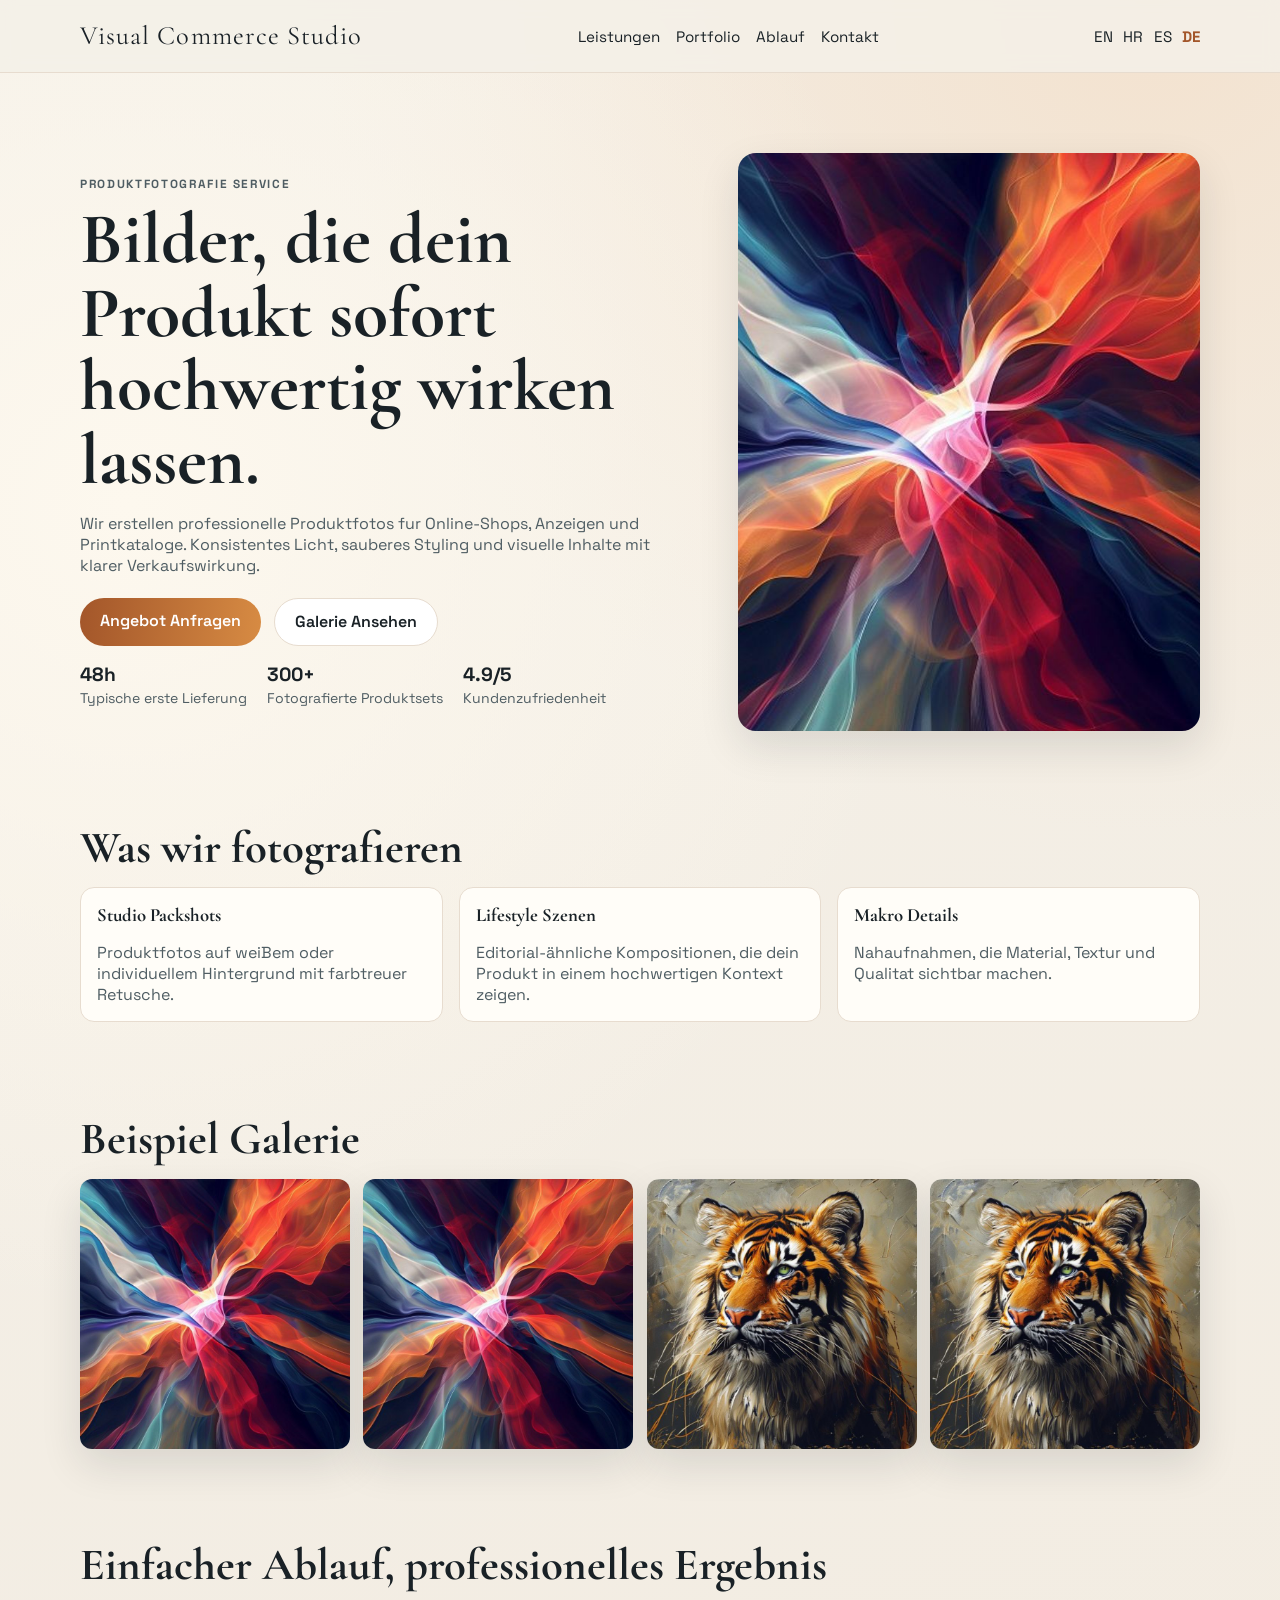
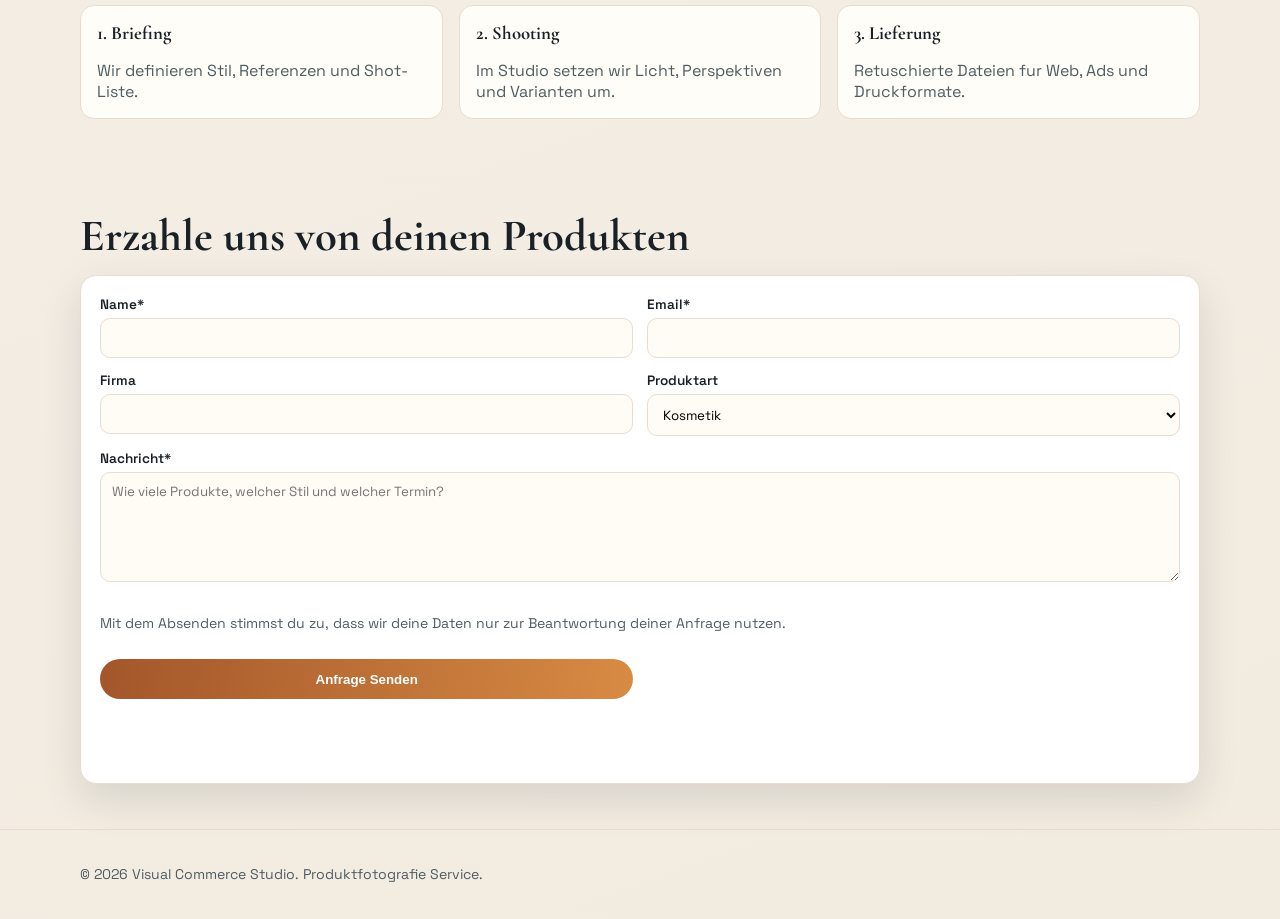
==== de/index.html @ da8d31b8 "Initial multilingual product photography site" ====
<!doctype html>
<html lang="de">
<head>
  <meta charset="UTF-8" />
  <meta name="viewport" content="width=device-width, initial-scale=1.0" />
  <title>Produktfotografie Service | Visual Commerce Studio</title>
  <meta name="description" content="Professionelle Produktfotografie fur E-Commerce, Social Media und Kataloge." />
  <link rel="canonical" href="https://YOUR_GITHUB_USERNAME.github.io/ProductPhotography/de/" />
  <link rel="alternate" hreflang="en" href="https://YOUR_GITHUB_USERNAME.github.io/ProductPhotography/en/" />
  <link rel="alternate" hreflang="hr" href="https://YOUR_GITHUB_USERNAME.github.io/ProductPhotography/hr/" />
  <link rel="alternate" hreflang="es" href="https://YOUR_GITHUB_USERNAME.github.io/ProductPhotography/es/" />
  <link rel="alternate" hreflang="de" href="https://YOUR_GITHUB_USERNAME.github.io/ProductPhotography/de/" />
  <link rel="stylesheet" href="../assets/css/styles.css" />
</head>
<body>
  <header class="site-header">
    <div class="container nav">
      <a class="brand" href="../de/">Visual Commerce Studio</a>
      <nav class="nav-links">
        <a href="#services">Leistungen</a>
        <a href="#portfolio">Portfolio</a>
        <a href="#process">Ablauf</a>
        <a href="#contact">Kontakt</a>
      </nav>
      <div class="lang-switch">
        <a href="../en/">EN</a>
        <a href="../hr/">HR</a>
        <a href="../es/">ES</a>
        <a class="active" href="../de/">DE</a>
      </div>
    </div>
  </header>

  <main class="container">
    <section class="hero">
      <div data-reveal>
        <p class="eyebrow">Produktfotografie Service</p>
        <h1>Bilder, die dein Produkt sofort hochwertig wirken lassen.</h1>
        <p>Wir erstellen professionelle Produktfotos fur Online-Shops, Anzeigen und Printkataloge. Konsistentes Licht, sauberes Styling und visuelle Inhalte mit klarer Verkaufswirkung.</p>
        <div class="cta-row">
          <a class="btn btn-primary" href="#contact">Angebot Anfragen</a>
          <a class="btn btn-ghost" href="#portfolio">Galerie Ansehen</a>
        </div>
        <div class="metrics">
          <div><strong>48h</strong><span>Typische erste Lieferung</span></div>
          <div><strong>300+</strong><span>Fotografierte Produktsets</span></div>
          <div><strong>4.9/5</strong><span>Kundenzufriedenheit</span></div>
        </div>
      </div>
      <div class="hero-media" data-reveal>
        <img src="../assets/images/hero-cosmetics.jpg" alt="Professionelles Produktfoto von Kosmetik" loading="eager" />
      </div>
    </section>

    <section id="services" class="section" data-reveal>
      <h2>Was wir fotografieren</h2>
      <div class="cards">
        <article class="card"><h3>Studio Packshots</h3><p>Produktfotos auf weiBem oder individuellem Hintergrund mit farbtreuer Retusche.</p></article>
        <article class="card"><h3>Lifestyle Szenen</h3><p>Editorial-ähnliche Kompositionen, die dein Produkt in einem hochwertigen Kontext zeigen.</p></article>
        <article class="card"><h3>Makro Details</h3><p>Nahaufnahmen, die Material, Textur und Qualitat sichtbar machen.</p></article>
      </div>
    </section>

    <section id="portfolio" class="section" data-reveal>
      <h2>Beispiel Galerie</h2>
      <div class="gallery">
        <figure><img src="../assets/images/gallery-watch.jpg" alt="Produktfoto einer Luxus-Uhr" loading="lazy" /></figure>
        <figure><img src="../assets/images/gallery-headphones.jpg" alt="Produktfoto von kabellosen Kopfhorern" loading="lazy" /></figure>
        <figure><img src="../assets/images/gallery-skincare.jpg" alt="Skincare-Produkte fur Kampagnenmotiv" loading="lazy" /></figure>
        <figure><img src="../assets/images/gallery-coffee.jpg" alt="Foto einer Specialty-Coffee Verpackung" loading="lazy" /></figure>
      </div>
    </section>

    <section id="process" class="section" data-reveal>
      <h2>Einfacher Ablauf, professionelles Ergebnis</h2>
      <div class="cards">
        <article class="card"><h3>1. Briefing</h3><p>Wir definieren Stil, Referenzen und Shot-Liste.</p></article>
        <article class="card"><h3>2. Shooting</h3><p>Im Studio setzen wir Licht, Perspektiven und Varianten um.</p></article>
        <article class="card"><h3>3. Lieferung</h3><p>Retuschierte Dateien fur Web, Ads und Druckformate.</p></article>
      </div>
    </section>

    <section id="contact" class="section" data-reveal>
      <h2>Erzahle uns von deinen Produkten</h2>
      <div class="contact-box">
        <form data-lead-form data-success="Danke. Wir antworten innerhalb eines Werktages." data-error="Bitte Pflichtfelder ausfullen.">
          <label>Name*<input type="text" name="name" required /></label>
          <label>Email*<input type="email" name="email" required /></label>
          <label>Firma<input type="text" name="company" /></label>
          <label>Produktart
            <select name="type">
              <option>Kosmetik</option>
              <option>Elektronik</option>
              <option>Food und Beverage</option>
              <option>Mode und Accessoires</option>
            </select>
          </label>
          <label class="full">Nachricht*<textarea name="message" required placeholder="Wie viele Produkte, welcher Stil und welcher Termin?"></textarea></label>
          <p class="full form-note">Mit dem Absenden stimmst du zu, dass wir deine Daten nur zur Beantwortung deiner Anfrage nutzen.</p>
          <button class="btn btn-primary" type="submit">Anfrage Senden</button>
          <p class="full form-success" data-form-success></p>
        </form>
      </div>
    </section>
  </main>

  <footer class="site-footer">
    <div class="container">© <span id="year">2026</span> Visual Commerce Studio. Produktfotografie Service.</div>
  </footer>
  <script src="../assets/js/main.js"></script>
</body>
</html>
---- assets/css/styles.css ----
@import url("https://fonts.googleapis.com/css2?family=Cormorant+Garamond:wght@500;600;700&family=Space+Grotesk:wght@400;500;600;700&display=swap");

:root {
  --bg: #f4f0e8;
  --surface: #fffdf8;
  --ink: #192126;
  --muted: #4f5d63;
  --accent: #a3562a;
  --accent-2: #d78b43;
  --line: #e7dccf;
  --ok: #2d7c58;
  --shadow: 0 16px 40px rgba(25, 33, 38, 0.12);
}

* {
  box-sizing: border-box;
}

html,
body {
  margin: 0;
  padding: 0;
}

body {
  font-family: "Space Grotesk", sans-serif;
  color: var(--ink);
  background:
    radial-gradient(circle at 10% 20%, #fdf8ee 0%, transparent 35%),
    radial-gradient(circle at 90% 0%, #f3e2cf 0%, transparent 30%),
    linear-gradient(160deg, #f4f0e8 0%, #f2ebe0 100%);
  min-height: 100vh;
}

img {
  max-width: 100%;
  display: block;
}

.container {
  width: min(1120px, calc(100% - 2.4rem));
  margin: 0 auto;
}

.site-header {
  position: sticky;
  top: 0;
  z-index: 20;
  backdrop-filter: blur(8px);
  background: rgba(244, 240, 232, 0.86);
  border-bottom: 1px solid var(--line);
}

.nav {
  min-height: 72px;
  display: flex;
  align-items: center;
  justify-content: space-between;
  gap: 1rem;
}

.brand {
  font-family: "Cormorant Garamond", serif;
  font-size: 1.65rem;
  text-decoration: none;
  color: var(--ink);
  letter-spacing: 0.04em;
}

.nav-links {
  display: flex;
  gap: 1rem;
  flex-wrap: wrap;
}

.nav-links a,
.lang-switch a {
  color: var(--ink);
  text-decoration: none;
  font-size: 0.95rem;
}

.lang-switch {
  display: flex;
  align-items: center;
  gap: 0.65rem;
}

.lang-switch a.active {
  color: var(--accent);
  font-weight: 700;
}

.hero {
  padding: 5rem 0 2.8rem;
  display: grid;
  grid-template-columns: 1.15fr 0.85fr;
  gap: 2rem;
  align-items: center;
}

.eyebrow {
  color: var(--accent);
  text-transform: uppercase;
  letter-spacing: 0.14em;
  font-size: 0.74rem;
  font-weight: 700;
  margin: 0;
}

h1,
h2,
h3 {
  font-family: "Cormorant Garamond", serif;
  margin: 0;
}

h1 {
  font-size: clamp(2.3rem, 6vw, 4.5rem);
  line-height: 1.02;
  margin-top: 0.75rem;
}

.hero p {
  color: var(--muted);
  max-width: 58ch;
}

.cta-row {
  display: flex;
  flex-wrap: wrap;
  gap: 0.8rem;
  margin-top: 1.35rem;
}

.btn {
  border: none;
  border-radius: 999px;
  padding: 0.78rem 1.25rem;
  text-decoration: none;
  font-weight: 600;
  display: inline-block;
}

.btn-primary {
  background: linear-gradient(95deg, var(--accent), var(--accent-2));
  color: #fff;
}

.btn-ghost {
  background: #fff;
  color: var(--ink);
  border: 1px solid var(--line);
}

.hero-media img {
  border-radius: 18px;
  box-shadow: var(--shadow);
  aspect-ratio: 4 / 5;
  object-fit: cover;
}

.metrics {
  margin-top: 1rem;
  display: flex;
  gap: 1.25rem;
  flex-wrap: wrap;
}

.metrics strong {
  display: block;
  font-size: 1.2rem;
}

.metrics span {
  color: var(--muted);
  font-size: 0.88rem;
}

.section {
  padding: 2.8rem 0;
}

.section h2 {
  font-size: clamp(1.8rem, 4vw, 2.8rem);
  margin-bottom: 0.8rem;
}

.cards {
  display: grid;
  grid-template-columns: repeat(3, 1fr);
  gap: 1rem;
}

.card {
  background: var(--surface);
  border: 1px solid var(--line);
  border-radius: 14px;
  padding: 1rem;
}

.card p {
  color: var(--muted);
  margin-bottom: 0;
}

.gallery {
  display: grid;
  grid-template-columns: repeat(4, 1fr);
  gap: 0.85rem;
}

.gallery figure {
  margin: 0;
}

.gallery img {
  border-radius: 12px;
  box-shadow: var(--shadow);
  aspect-ratio: 1 / 1;
  object-fit: cover;
}

.contact-box {
  background: #fff;
  border: 1px solid var(--line);
  border-radius: 16px;
  box-shadow: var(--shadow);
  padding: 1.2rem;
}

form {
  display: grid;
  grid-template-columns: repeat(2, 1fr);
  gap: 0.85rem;
}

form .full {
  grid-column: 1 / -1;
}

label {
  font-size: 0.85rem;
  font-weight: 600;
}

input,
textarea,
select {
  width: 100%;
  margin-top: 0.35rem;
  border: 1px solid var(--line);
  border-radius: 10px;
  padding: 0.65rem 0.7rem;
  font-family: inherit;
  background: #fffcf6;
}

textarea {
  min-height: 110px;
  resize: vertical;
}

.form-note {
  font-size: 0.88rem;
  color: var(--muted);
}

.form-success {
  color: var(--ok);
  font-weight: 700;
  min-height: 1.2rem;
}

.site-footer {
  padding: 2.2rem 0;
  border-top: 1px solid var(--line);
  font-size: 0.88rem;
  color: var(--muted);
}

.language-portal {
  display: grid;
  place-items: center;
}

.portal-wrap {
  width: min(620px, calc(100% - 2rem));
  background: rgba(255, 253, 248, 0.92);
  border: 1px solid var(--line);
  border-radius: 18px;
  box-shadow: var(--shadow);
  padding: 2rem;
}

.language-grid {
  margin-top: 1rem;
  display: grid;
  grid-template-columns: repeat(2, 1fr);
  gap: 0.6rem;
}

.language-grid a {
  text-decoration: none;
  border: 1px solid var(--line);
  border-radius: 12px;
  background: #fff;
  color: var(--ink);
  text-align: center;
  padding: 0.75rem;
  font-weight: 600;
}

[data-reveal] {
  opacity: 0;
  transform: translateY(16px);
  transition: opacity 0.55s ease, transform 0.55s ease;
}

[data-reveal].show {
  opacity: 1;
  transform: translateY(0);
}

@media (max-width: 980px) {
  .hero {
    grid-template-columns: 1fr;
  }

  .cards {
    grid-template-columns: repeat(2, 1fr);
  }

  .gallery {
    grid-template-columns: repeat(2, 1fr);
  }
}

@media (max-width: 680px) {
  .nav {
    flex-direction: column;
    align-items: flex-start;
    padding: 0.65rem 0;
  }

  .cards,
  form,
  .language-grid {
    grid-template-columns: 1fr;
  }
}
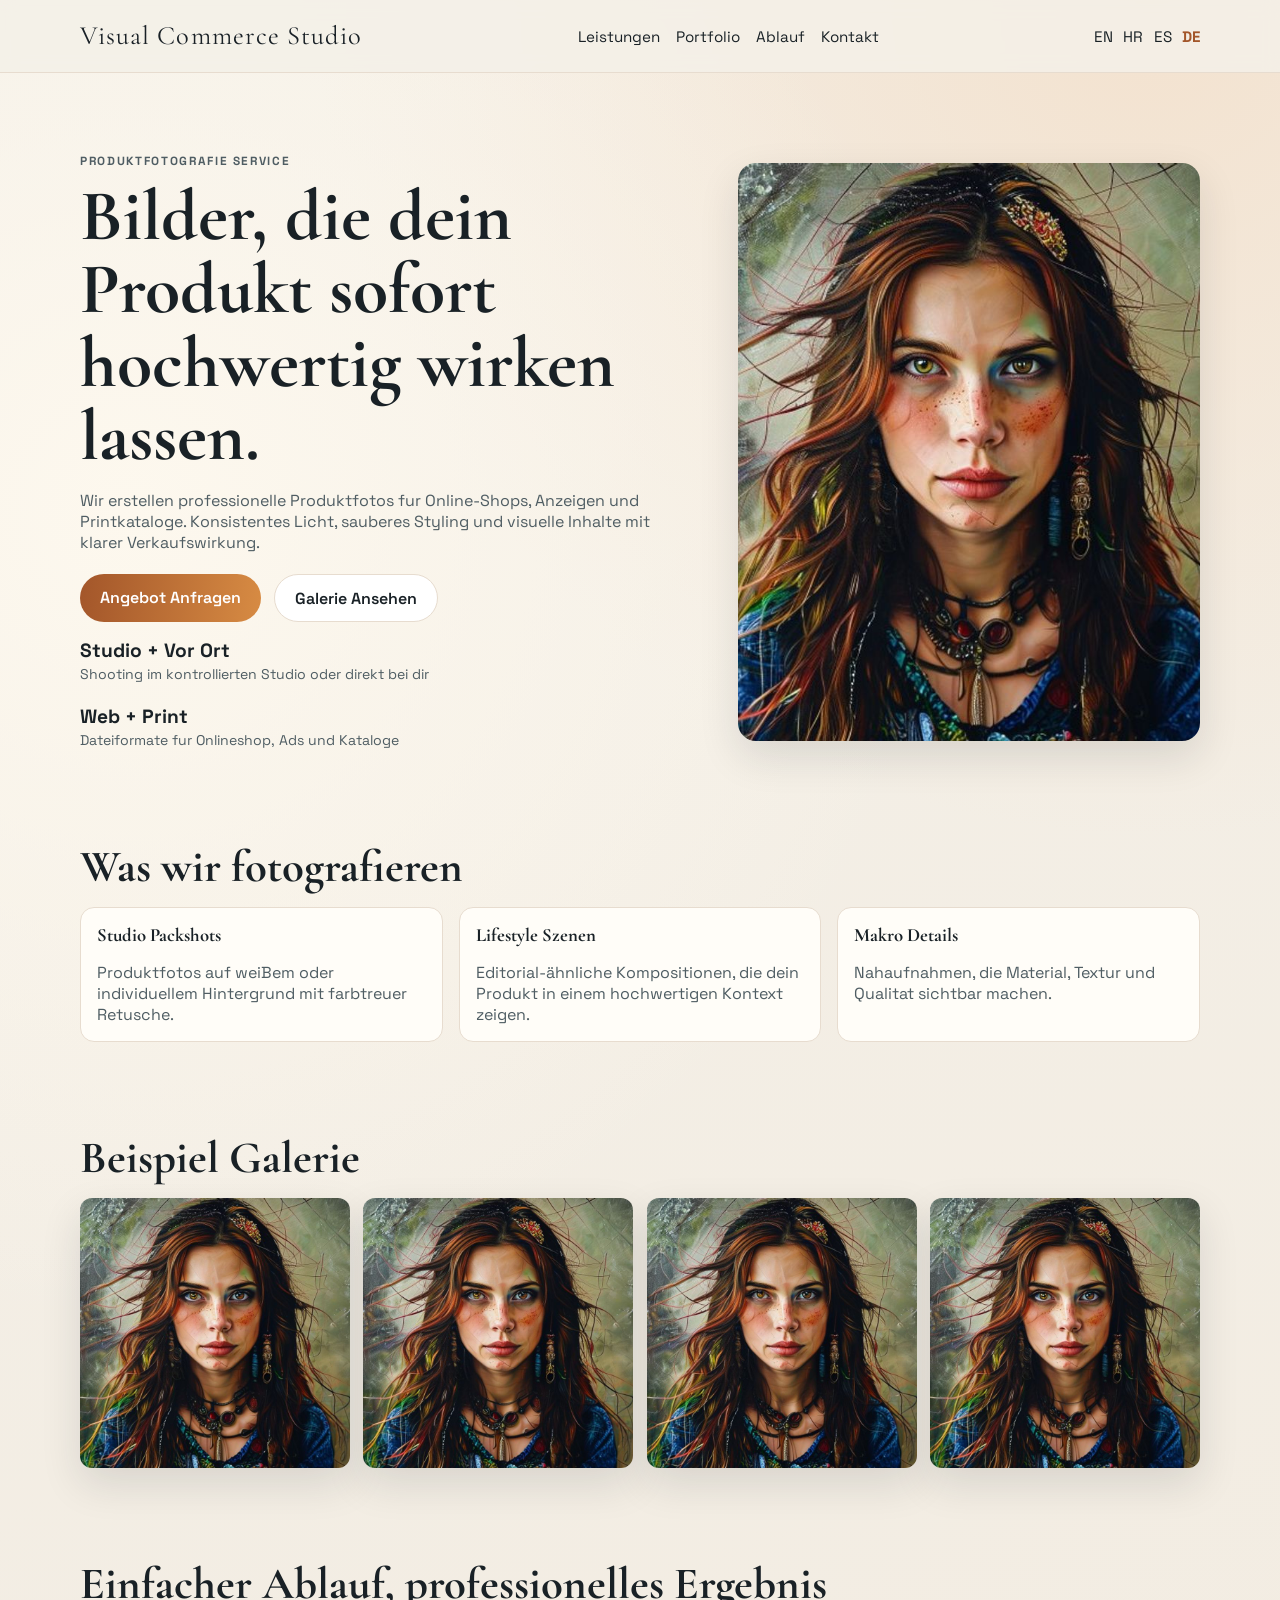
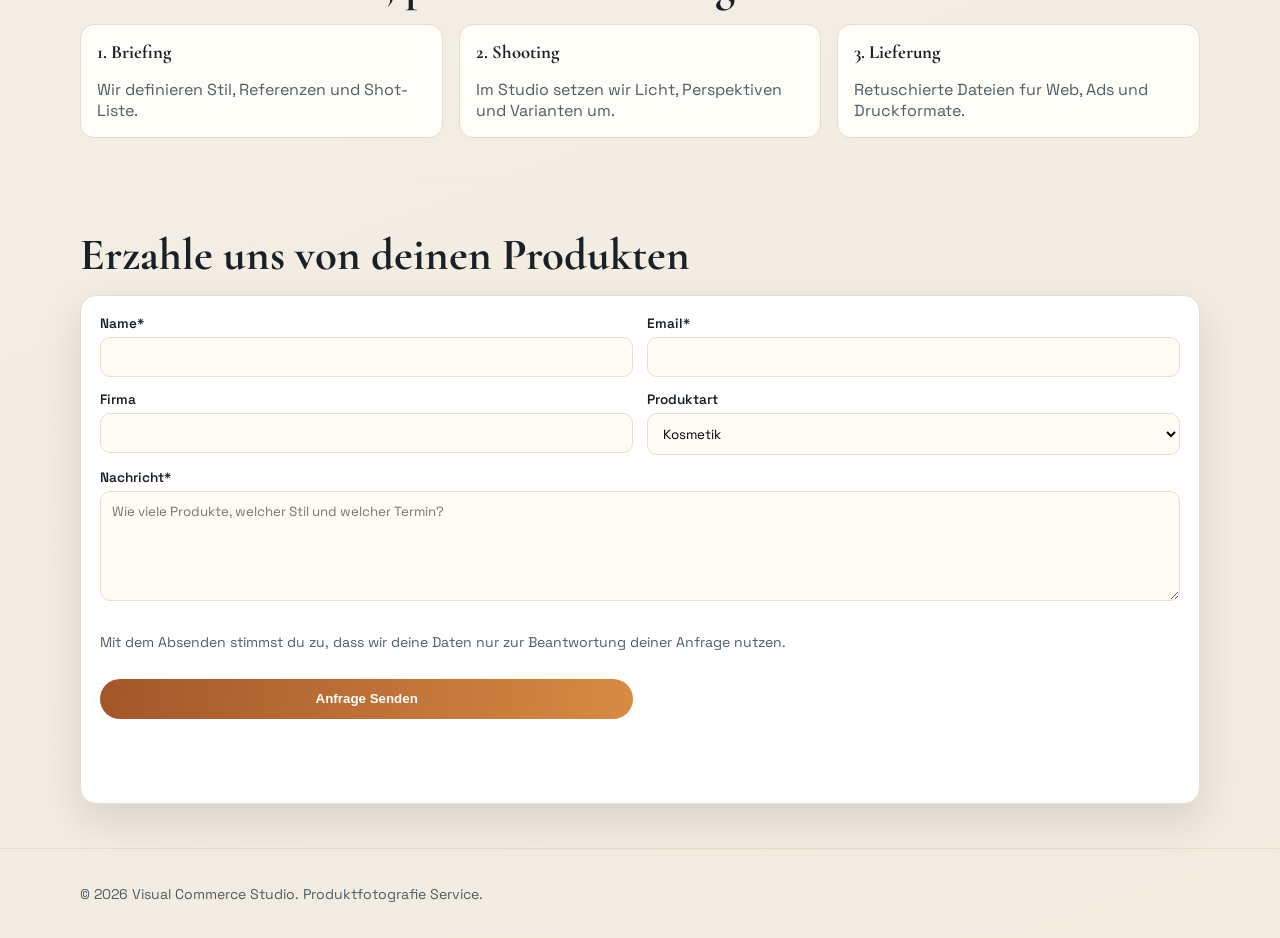
==== commit bf767c86: "Remove first hero metric and align truthful metrics on all locales" ====
--- a/de/index.html
+++ b/de/index.html
@@ -5,11 +5,11 @@
   <meta name="viewport" content="width=device-width, initial-scale=1.0" />
   <title>Produktfotografie Service | Visual Commerce Studio</title>
   <meta name="description" content="Professionelle Produktfotografie fur E-Commerce, Social Media und Kataloge." />
-  <link rel="canonical" href="https://YOUR_GITHUB_USERNAME.github.io/ProductPhotography/de/" />
-  <link rel="alternate" hreflang="en" href="https://YOUR_GITHUB_USERNAME.github.io/ProductPhotography/en/" />
-  <link rel="alternate" hreflang="hr" href="https://YOUR_GITHUB_USERNAME.github.io/ProductPhotography/hr/" />
-  <link rel="alternate" hreflang="es" href="https://YOUR_GITHUB_USERNAME.github.io/ProductPhotography/es/" />
-  <link rel="alternate" hreflang="de" href="https://YOUR_GITHUB_USERNAME.github.io/ProductPhotography/de/" />
+  <link rel="canonical" href="https://itforsociety.github.io/Profesionalno-Fotografiranje-Proizvoda/de/" />
+  <link rel="alternate" hreflang="en" href="https://itforsociety.github.io/Profesionalno-Fotografiranje-Proizvoda/en/" />
+  <link rel="alternate" hreflang="hr" href="https://itforsociety.github.io/Profesionalno-Fotografiranje-Proizvoda/hr/" />
+  <link rel="alternate" hreflang="es" href="https://itforsociety.github.io/Profesionalno-Fotografiranje-Proizvoda/es/" />
+  <link rel="alternate" hreflang="de" href="https://itforsociety.github.io/Profesionalno-Fotografiranje-Proizvoda/de/" />
   <link rel="stylesheet" href="../assets/css/styles.css" />
 </head>
 <body>
@@ -42,9 +42,8 @@
           <a class="btn btn-ghost" href="#portfolio">Galerie Ansehen</a>
         </div>
         <div class="metrics">
-          <div><strong>48h</strong><span>Typische erste Lieferung</span></div>
-          <div><strong>300+</strong><span>Fotografierte Produktsets</span></div>
-          <div><strong>4.9/5</strong><span>Kundenzufriedenheit</span></div>
+          <div><strong>Studio + Vor Ort</strong><span>Shooting im kontrollierten Studio oder direkt bei dir</span></div>
+          <div><strong>Web + Print</strong><span>Dateiformate fur Onlineshop, Ads und Kataloge</span></div>
         </div>
       </div>
       <div class="hero-media" data-reveal>
